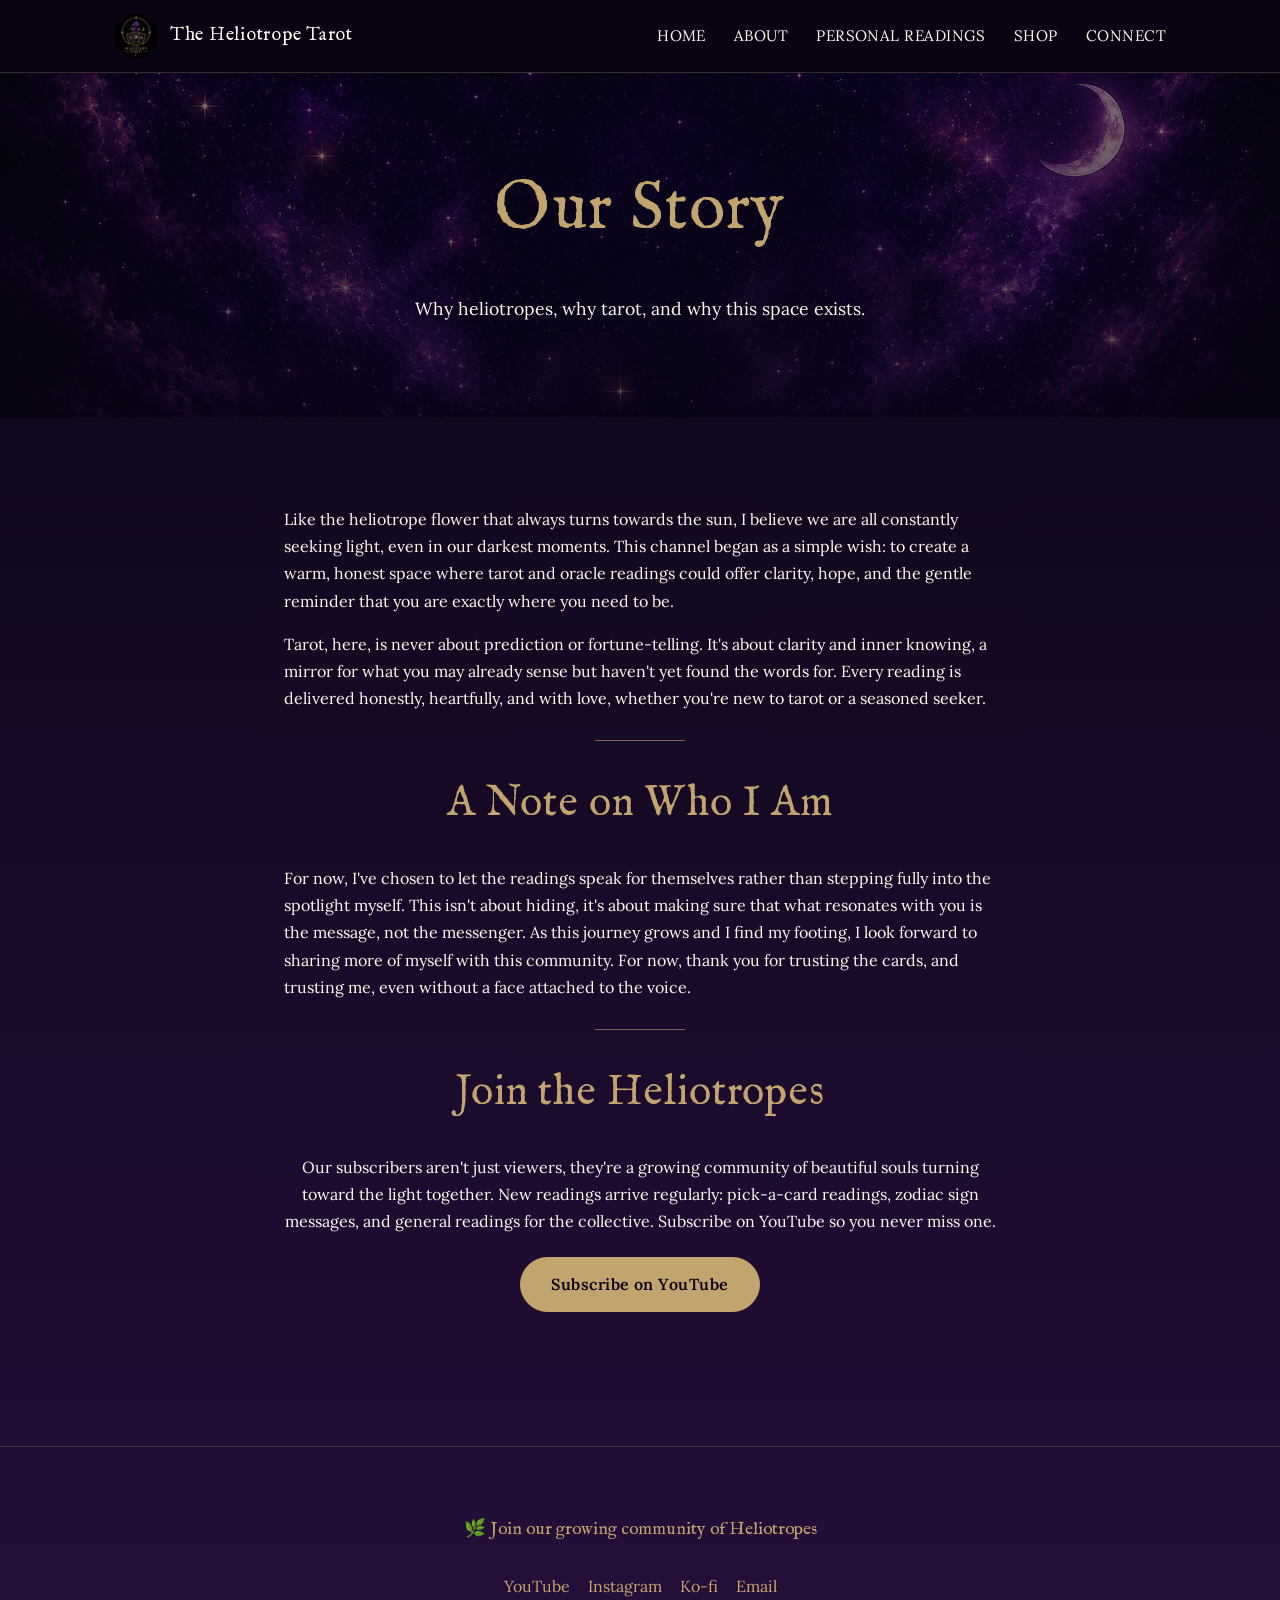
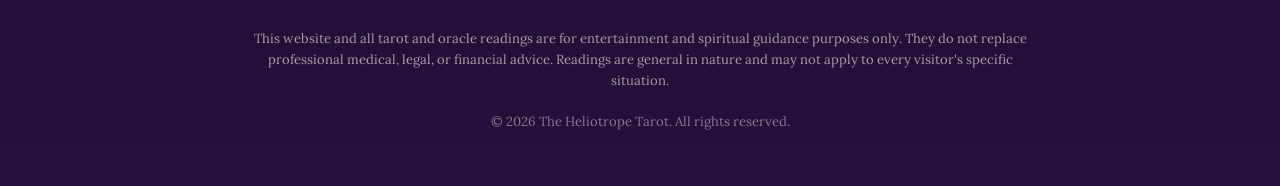
==== about.html @ 61d8dc1a "Initial site: Home, About, Personal Readings, Shop, Connect" ====
<!doctype html>
<html lang="en">
<head>
<meta charset="UTF-8">
<meta name="viewport" content="width=device-width, initial-scale=1.0">
<title>About | The Heliotrope Tarot</title>
<meta name="description" content="The story behind The Heliotrope Tarot, a warm, honest space for tarot and oracle readings.">
<link rel="icon" href="assets/img/logo.png">
<link rel="stylesheet" href="assets/css/style.css">
</head>
<body>

<header class="site-header">
  <nav class="nav">
    <a class="brand" href="index.html">
      <img src="assets/img/logo.png" alt="The Heliotrope Tarot logo">
      <span class="brand-name">The Heliotrope Tarot</span>
    </a>
    <button class="nav-toggle" aria-label="Toggle menu">&#9776;</button>
    <ul class="nav-links">
      <li><a data-page="home" href="index.html">Home</a></li>
      <li><a data-page="about" href="about.html">About</a></li>
      <li><a data-page="readings" href="readings.html">Personal Readings</a></li>
      <li><a data-page="shop" href="shop.html">Shop</a></li>
      <li><a data-page="connect" href="connect.html">Connect</a></li>
    </ul>
  </nav>
</header>

<section class="hero" style="padding:80px 0 60px;">
  <div class="wrap">
    <h1>Our Story</h1>
    <p class="lede">Why heliotropes, why tarot, and why this space exists.</p>
  </div>
</section>

<section class="section">
  <div class="wrap" style="max-width:760px;">
    <p>Like the heliotrope flower that always turns towards the sun, I believe we are all
      constantly seeking light, even in our darkest moments. This channel began as a simple
      wish: to create a warm, honest space where tarot and oracle readings could offer
      clarity, hope, and the gentle reminder that you are exactly where you need to be.</p>

    <p>Tarot, here, is never about prediction or fortune-telling. It's about clarity and
      inner knowing, a mirror for what you may already sense but haven't yet found the
      words for. Every reading is delivered honestly, heartfully, and with love, whether
      you're new to tarot or a seasoned seeker.</p>

    <div class="divider"></div>

    <h2 class="center">A Note on Who I Am</h2>
    <p>For now, I've chosen to let the readings speak for themselves rather than stepping
      fully into the spotlight myself. This isn't about hiding, it's about making sure that
      what resonates with you is the message, not the messenger. As this journey grows and
      I find my footing, I look forward to sharing more of myself with this community. For
      now, thank you for trusting the cards, and trusting me, even without a face attached
      to the voice.</p>

    <div class="divider"></div>

    <h2 class="center">Join the Heliotropes</h2>
    <p class="center">Our subscribers aren't just viewers, they're a growing community of
      beautiful souls turning toward the light together. New readings arrive regularly:
      pick-a-card readings, zodiac sign messages, and general readings for the collective.
      Subscribe on YouTube so you never miss one.</p>
    <p class="center btn-row">
      <a class="btn btn--solid" href="https://www.youtube.com/@TheHeliotropeTarot" target="_blank" rel="noopener">Subscribe on YouTube</a>
    </p>
  </div>
</section>

<footer class="site-footer">
  <div class="wrap">
    <p class="community-line">&#127807; Join our growing community of Heliotropes</p>
    <ul class="footer-links">
      <li><a href="https://www.youtube.com/@TheHeliotropeTarot" target="_blank" rel="noopener">YouTube</a></li>
      <li><a href="https://www.instagram.com/TheHeliotropeTarot" target="_blank" rel="noopener">Instagram</a></li>
      <li><a href="https://ko-fi.com/theheliotropetarot" target="_blank" rel="noopener">Ko-fi</a></li>
      <li><a href="mailto:theheliotropetarot@gmail.com">Email</a></li>
    </ul>
    <p class="disclaimer">This website and all tarot and oracle readings are for
      entertainment and spiritual guidance purposes only. They do not replace professional
      medical, legal, or financial advice. Readings are general in nature and may not apply
      to every visitor's specific situation.</p>
    <p class="copyright">&copy; <span id="year"></span> The Heliotrope Tarot. All rights reserved.</p>
  </div>
</footer>

<script>
  document.getElementById('year').textContent = new Date().getFullYear();
  document.querySelector('.nav-toggle').addEventListener('click', function () {
    document.querySelector('.nav-links').classList.toggle('open');
  });
</script>
</body>
</html>
---- assets/css/style.css ----
/* The Heliotrope Tarot — brand stylesheet
   Colours, type and spacing pulled directly from CLAUDE.md brand notes. */

@font-face {
  font-family: 'IM Fell English';
  src: url('../fonts/IMFell/IMFellEnglish-Regular.ttf') format('truetype');
  font-weight: 400;
  font-style: normal;
}
@font-face {
  font-family: 'IM Fell English';
  src: url('../fonts/IMFell/IMFellEnglish-Italic.ttf') format('truetype');
  font-weight: 400;
  font-style: italic;
}
@font-face {
  font-family: 'Lora';
  src: url('../fonts/Lora/Lora-Regular.ttf') format('truetype');
  font-weight: 400;
  font-style: normal;
}
@font-face {
  font-family: 'Lora';
  src: url('../fonts/Lora/Lora-Italic.ttf') format('truetype');
  font-weight: 400;
  font-style: italic;
}
@font-face {
  font-family: 'Lora';
  src: url('../fonts/Lora/Lora-SemiBold.ttf') format('truetype');
  font-weight: 600;
  font-style: normal;
}

:root {
  --purple: #6B2D8B;
  --gold: #C2A46F;
  --gold-bright: #F2A900;
  --cream: #FFF8EE;
  --near-white: #FFFAF4;
  --dark-top: #0A0414;
  --dark-bottom: #26103C;
  --shadow: #0D0518;
  --max-width: 1100px;
}

* { box-sizing: border-box; }

html { scroll-behavior: smooth; }

body {
  margin: 0;
  font-family: 'Lora', Georgia, serif;
  color: var(--near-white);
  background: linear-gradient(var(--dark-top), var(--dark-bottom));
  line-height: 1.7;
}

h1, h2, h3, .display {
  font-family: 'IM Fell English', Georgia, serif;
  font-weight: 400;
  color: var(--gold);
  letter-spacing: 0.02em;
}

h1 { font-size: clamp(2.4rem, 6vw, 4.2rem); margin: 0 0 0.4em; }
h2 { font-size: clamp(1.8rem, 4vw, 2.6rem); margin: 0 0 0.6em; }
h3 { font-size: 1.4rem; margin: 0 0 0.5em; }

p { color: var(--cream); }

a { color: var(--gold); text-decoration: none; }
a:hover { text-decoration: underline; }

.italic { font-style: italic; }

/* ---------- layout ---------- */
.wrap {
  max-width: var(--max-width);
  margin: 0 auto;
  padding: 0 24px;
}

.section {
  padding: 72px 0;
}

.section--tight { padding: 40px 0; }

.center { text-align: center; }

/* ---------- header / nav ---------- */
header.site-header {
  position: sticky;
  top: 0;
  z-index: 50;
  background: rgba(10, 4, 20, 0.85);
  backdrop-filter: blur(6px);
  border-bottom: 1px solid rgba(194, 164, 111, 0.25);
}

.nav {
  display: flex;
  align-items: center;
  justify-content: space-between;
  padding: 14px 24px;
  max-width: var(--max-width);
  margin: 0 auto;
}

.brand {
  display: flex;
  align-items: center;
  gap: 12px;
}

.brand img { height: 44px; width: 44px; border-radius: 50%; }

.brand-name {
  font-family: 'IM Fell English', serif;
  color: var(--near-white);
  font-size: 1.15rem;
  letter-spacing: 0.04em;
}

.nav-links {
  display: flex;
  gap: 28px;
  list-style: none;
  margin: 0;
  padding: 0;
}

.nav-links a {
  color: var(--cream);
  font-family: 'Lora', serif;
  font-size: 0.95rem;
  letter-spacing: 0.03em;
  text-transform: uppercase;
}

.nav-links a.active,
.nav-links a:hover { color: var(--gold); text-decoration: none; }

.nav-toggle { display: none; }

@media (max-width: 720px) {
  .nav-links {
    position: absolute;
    top: 100%;
    left: 0;
    right: 0;
    flex-direction: column;
    background: var(--dark-top);
    padding: 20px 24px;
    gap: 18px;
    display: none;
    border-bottom: 1px solid rgba(194, 164, 111, 0.25);
  }
  .nav-links.open { display: flex; }
  .nav-toggle {
    display: block;
    background: none;
    border: 1px solid var(--gold);
    color: var(--gold);
    font-size: 1.4rem;
    padding: 4px 12px;
    border-radius: 6px;
    cursor: pointer;
  }
}

/* ---------- hero ---------- */
.hero {
  position: relative;
  padding: 110px 0 90px;
  background-image:
    linear-gradient(rgba(10,4,20,0.55), rgba(10,4,20,0.75)),
    url('../img/night-sky.jpg');
  background-size: cover;
  background-position: center 30%;
  text-align: center;
}

.hero img.hero-logo {
  width: 96px;
  height: 96px;
  border-radius: 50%;
  border: 2px solid var(--gold);
  margin-bottom: 24px;
}

.hero .greeting {
  font-family: 'IM Fell English', serif;
  font-style: italic;
  color: var(--cream);
  font-size: 1.3rem;
  margin-bottom: 6px;
}

.hero p.lede {
  max-width: 640px;
  margin: 18px auto 34px;
  font-size: 1.1rem;
  color: var(--cream);
}

/* ---------- buttons ---------- */
.btn {
  display: inline-block;
  padding: 13px 30px;
  border: 1.5px solid var(--gold);
  border-radius: 999px;
  color: var(--gold);
  font-family: 'Lora', serif;
  font-weight: 600;
  letter-spacing: 0.03em;
  text-decoration: none;
  transition: all 0.2s ease;
  margin: 6px;
}

.btn:hover {
  background: var(--gold);
  color: var(--dark-top);
  text-decoration: none;
}

.btn--solid {
  background: var(--gold);
  color: var(--dark-top);
}

.btn--solid:hover {
  background: transparent;
  color: var(--gold);
}

.btn-row { margin-top: 8px; }

/* ---------- cards / panels ---------- */
.panel {
  background: rgba(255, 255, 255, 0.04);
  border: 1px solid rgba(194, 164, 111, 0.35);
  border-radius: 18px;
  padding: 40px;
}

.card-grid {
  display: grid;
  grid-template-columns: repeat(auto-fit, minmax(240px, 1fr));
  gap: 24px;
  margin-top: 32px;
}

.card {
  background: rgba(255, 255, 255, 0.04);
  border: 1px solid rgba(194, 164, 111, 0.3);
  border-radius: 16px;
  padding: 28px;
  text-align: center;
}

.card .icon { font-size: 2rem; margin-bottom: 12px; display: block; }

/* ---------- affirmation ---------- */
.affirmation {
  background: rgba(107, 45, 139, 0.18);
  border: 1px solid rgba(194, 164, 111, 0.35);
  border-radius: 20px;
  padding: 48px;
  text-align: center;
  font-style: italic;
  color: var(--cream);
}

.affirmation h2 { font-style: normal; }
.affirmation p { margin: 0 0 18px; }
.affirmation p:last-child { margin-bottom: 0; color: var(--gold); font-size: 1.15rem; }

/* ---------- video embed ---------- */
.video-frame {
  position: relative;
  width: 100%;
  padding-top: 56.25%;
  border-radius: 16px;
  overflow: hidden;
  border: 1px solid rgba(194, 164, 111, 0.35);
  background: rgba(0,0,0,0.3);
}

.video-frame iframe {
  position: absolute;
  inset: 0;
  width: 100%;
  height: 100%;
  border: 0;
}

.video-placeholder {
  position: absolute;
  inset: 0;
  display: flex;
  flex-direction: column;
  align-items: center;
  justify-content: center;
  gap: 14px;
  text-align: center;
  padding: 20px;
}

.video-placeholder .icon { font-size: 2.4rem; }

/* ---------- footer ---------- */
footer.site-footer {
  border-top: 1px solid rgba(194, 164, 111, 0.25);
  padding: 50px 0 40px;
  margin-top: 40px;
}

.footer-links {
  display: flex;
  flex-wrap: wrap;
  gap: 18px;
  justify-content: center;
  margin-bottom: 28px;
  list-style: none;
  padding: 0;
}

.disclaimer {
  font-size: 0.82rem;
  color: rgba(255, 248, 238, 0.6);
  max-width: 780px;
  margin: 0 auto 20px;
  text-align: center;
  line-height: 1.6;
}

.copyright {
  text-align: center;
  font-size: 0.82rem;
  color: rgba(255, 248, 238, 0.45);
}

.community-line {
  text-align: center;
  color: var(--gold);
  font-family: 'IM Fell English', serif;
  font-size: 1.1rem;
  margin-bottom: 28px;
}

/* ---------- misc ---------- */
.divider {
  width: 90px;
  height: 1px;
  background: var(--gold);
  margin: 28px auto;
  opacity: 0.6;
}

.safety-note {
  background: rgba(194, 164, 111, 0.1);
  border-left: 3px solid var(--gold);
  padding: 16px 20px;
  border-radius: 8px;
  font-size: 0.95rem;
  margin: 24px 0;
}

.mail-btn { font-size: 1.05rem; }
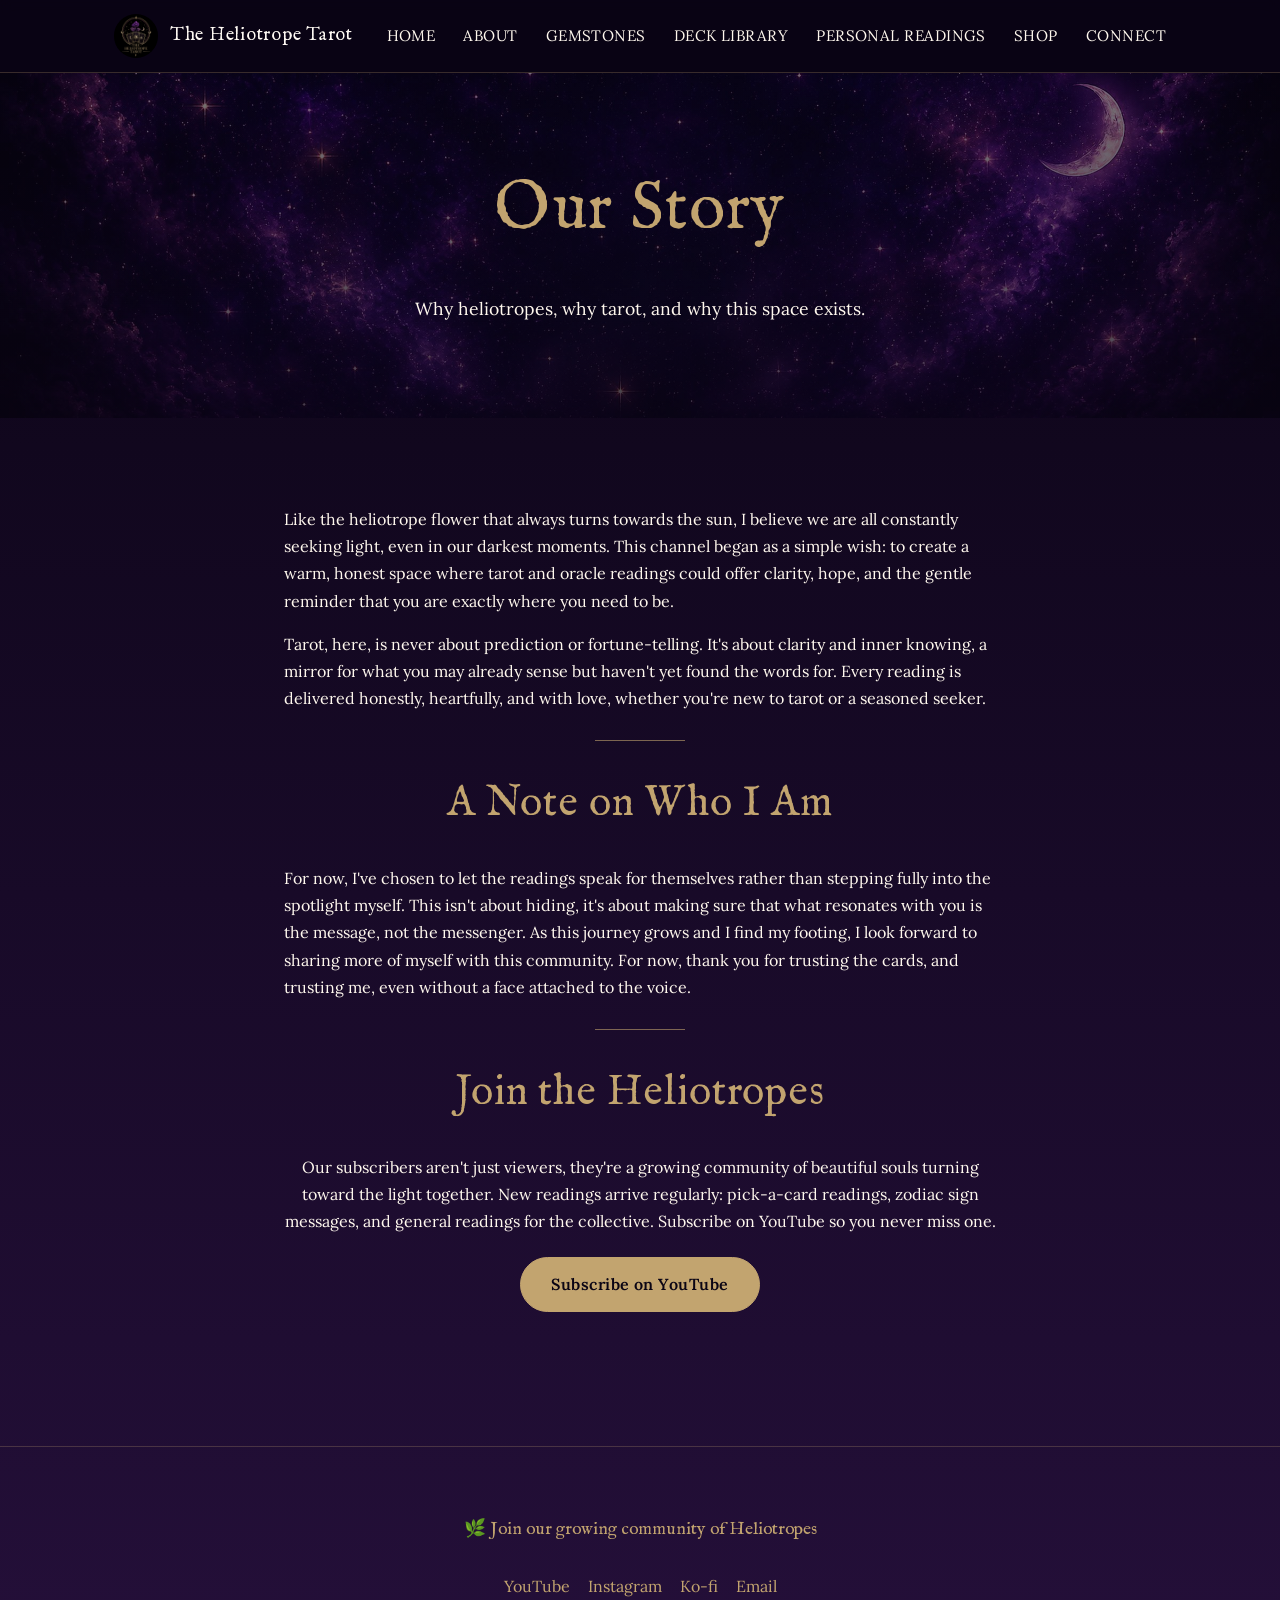
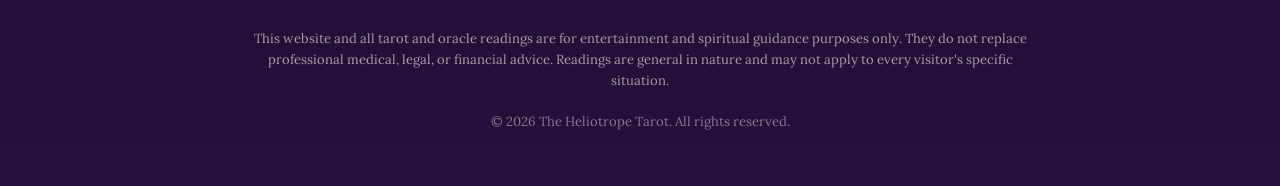
==== commit f3cd2d5e: "Add interactive Reading Room homepage with hover hotspots, Gemstones and Deck Library pages" ====
--- a/about.html
+++ b/about.html
@@ -20,6 +20,8 @@
     <ul class="nav-links">
       <li><a data-page="home" href="index.html">Home</a></li>
       <li><a data-page="about" href="about.html">About</a></li>
+      <li><a data-page="gemstones" href="gemstones.html">Gemstones</a></li>
+      <li><a data-page="decks" href="decks.html">Deck Library</a></li>
       <li><a data-page="readings" href="readings.html">Personal Readings</a></li>
       <li><a data-page="shop" href="shop.html">Shop</a></li>
       <li><a data-page="connect" href="connect.html">Connect</a></li>
--- a/assets/css/style.css
+++ b/assets/css/style.css
@@ -370,3 +370,252 @@
 }
 
 .mail-btn { font-size: 1.05rem; }
+
+/* ==========================================================================
+   THE READING ROOM — interactive hero scene
+   ========================================================================== */
+
+.room-hero {
+  position: relative;
+  width: 100%;
+  overflow: hidden;
+}
+
+.room-frame {
+  position: relative;
+  width: 100%;
+  aspect-ratio: 1280 / 720;
+  overflow: hidden;
+}
+
+.room-frame img.room-bg {
+  position: absolute;
+  inset: 0;
+  width: 100%;
+  height: 100%;
+  object-fit: cover;
+  display: block;
+}
+
+/* soft vignette so the room reads as part of the page, not a pasted photo */
+.room-frame::after {
+  content: '';
+  position: absolute;
+  inset: 0;
+  pointer-events: none;
+  box-shadow: inset 0 0 120px 40px rgba(10,4,20,0.75);
+}
+
+.room-intro {
+  position: absolute;
+  top: 6%;
+  left: 50%;
+  transform: translateX(-50%);
+  text-align: center;
+  z-index: 5;
+  pointer-events: none;
+}
+
+.room-intro .greeting {
+  font-family: 'IM Fell English', serif;
+  font-style: italic;
+  color: var(--near-white);
+  font-size: clamp(0.95rem, 2vw, 1.3rem);
+  text-shadow: 0 2px 10px rgba(0,0,0,0.8);
+  margin: 0 0 4px;
+}
+
+.room-intro h1 {
+  font-size: clamp(1.8rem, 5vw, 3.4rem);
+  text-shadow: 0 2px 14px rgba(0,0,0,0.85);
+  margin: 0;
+}
+
+.room-hint {
+  position: absolute;
+  bottom: 4%;
+  left: 50%;
+  transform: translateX(-50%);
+  color: var(--cream);
+  font-family: 'Lora', serif;
+  font-style: italic;
+  font-size: clamp(0.75rem, 1.4vw, 0.95rem);
+  text-shadow: 0 2px 8px rgba(0,0,0,0.85);
+  z-index: 5;
+  opacity: 0.85;
+  pointer-events: none;
+}
+
+/* hotspot markers: soft pulsing spirit-orb, glows and labels on hover/focus */
+.hotspot {
+  position: absolute;
+  transform: translate(-50%, -50%);
+  width: 9%;
+  aspect-ratio: 1;
+  min-width: 34px;
+  min-height: 34px;
+  display: flex;
+  align-items: center;
+  justify-content: center;
+  text-decoration: none;
+  z-index: 10;
+  cursor: pointer;
+}
+
+.hotspot .orb {
+  width: 34%;
+  aspect-ratio: 1;
+  border-radius: 50%;
+  background: radial-gradient(circle, rgba(242,220,170,0.95) 0%, rgba(194,164,111,0.55) 45%, rgba(194,164,111,0) 75%);
+  box-shadow: 0 0 10px 3px rgba(242,220,170,0.5);
+  animation: orb-pulse 3.2s ease-in-out infinite;
+  transition: all 0.35s ease;
+}
+
+.hotspot:hover .orb,
+.hotspot:focus-visible .orb {
+  width: 55%;
+  box-shadow: 0 0 22px 8px rgba(242,220,170,0.85);
+  animation-play-state: paused;
+}
+
+@keyframes orb-pulse {
+  0%, 100% { opacity: 0.55; box-shadow: 0 0 8px 2px rgba(242,220,170,0.35); }
+  50% { opacity: 1; box-shadow: 0 0 16px 5px rgba(242,220,170,0.6); }
+}
+
+.hotspot .label {
+  position: absolute;
+  bottom: 115%;
+  left: 50%;
+  transform: translateX(-50%) translateY(6px);
+  white-space: nowrap;
+  background: rgba(10, 4, 20, 0.92);
+  border: 1px solid var(--gold);
+  color: var(--gold);
+  font-family: 'IM Fell English', serif;
+  font-size: 0.95rem;
+  padding: 6px 14px;
+  border-radius: 999px;
+  opacity: 0;
+  pointer-events: none;
+  transition: all 0.25s ease;
+}
+
+.hotspot:hover .label,
+.hotspot:focus-visible .label {
+  opacity: 1;
+  transform: translateX(-50%) translateY(0);
+}
+
+/* mobile: hover doesn't exist, so swap the room for a simple elegant menu */
+.room-mobile-menu { display: none; }
+
+@media (max-width: 640px) {
+  .room-hero { display: none; }
+  .room-mobile-menu {
+    display: block;
+    padding: 70px 0 50px;
+    background-image:
+      linear-gradient(rgba(10,4,20,0.55), rgba(10,4,20,0.85)),
+      url('../img/room-table.jpg');
+    background-size: cover;
+    background-position: center 35%;
+    text-align: center;
+  }
+  .room-mobile-menu .greeting { font-family:'IM Fell English',serif; font-style:italic; color:var(--near-white); margin-bottom:4px; }
+  .room-mobile-menu h1 { margin-bottom: 8px; }
+  .room-mobile-menu p.lede { margin-bottom: 30px; }
+  .room-mobile-links { display:flex; flex-direction:column; gap:14px; max-width:320px; margin:0 auto; }
+  .room-mobile-links a {
+    display:block; padding:16px 20px; border:1px solid var(--gold); border-radius:14px;
+    color:var(--gold); background:rgba(10,4,20,0.6); font-family:'IM Fell English',serif; font-size:1.05rem;
+  }
+}
+
+/* ==========================================================================
+   Sacred subpages — parchment / candlelit panel style for room sections
+   ========================================================================== */
+
+.parchment {
+  background: rgba(255, 248, 238, 0.06);
+  border: 1px solid rgba(194, 164, 111, 0.4);
+  border-radius: 20px;
+  padding: 44px;
+  position: relative;
+}
+
+.parchment::before {
+  content: '';
+  position: absolute;
+  inset: 10px;
+  border: 1px solid rgba(194, 164, 111, 0.2);
+  border-radius: 14px;
+  pointer-events: none;
+}
+
+.meaning-grid {
+  display: grid;
+  grid-template-columns: repeat(auto-fit, minmax(260px, 1fr));
+  gap: 22px;
+  margin-top: 36px;
+}
+
+.meaning-card {
+  background: rgba(255, 255, 255, 0.03);
+  border: 1px solid rgba(194, 164, 111, 0.3);
+  border-radius: 14px;
+  padding: 24px;
+}
+
+.meaning-card h3 {
+  color: var(--gold);
+  margin-bottom: 6px;
+  display: flex;
+  align-items: center;
+  gap: 10px;
+}
+
+.meaning-card .stone-dot {
+  width: 14px;
+  height: 14px;
+  border-radius: 50%;
+  display: inline-block;
+  flex-shrink: 0;
+}
+
+.meaning-card p.keyword {
+  font-family: 'IM Fell English', serif;
+  font-style: italic;
+  color: var(--gold);
+  opacity: 0.85;
+  margin: 0 0 10px;
+}
+
+.deck-list {
+  display: grid;
+  gap: 18px;
+  margin-top: 32px;
+}
+
+.deck-row {
+  display: flex;
+  gap: 20px;
+  align-items: flex-start;
+  background: rgba(255,255,255,0.03);
+  border: 1px solid rgba(194,164,111,0.25);
+  border-radius: 14px;
+  padding: 22px 26px;
+}
+
+.deck-row .deck-icon { font-size: 1.6rem; line-height: 1; margin-top: 2px; }
+
+.deck-row h3 { margin-bottom: 4px; }
+
+.back-to-room {
+  display: inline-block;
+  margin: 30px 0 0;
+  color: var(--cream);
+  font-style: italic;
+  font-size: 0.95rem;
+}
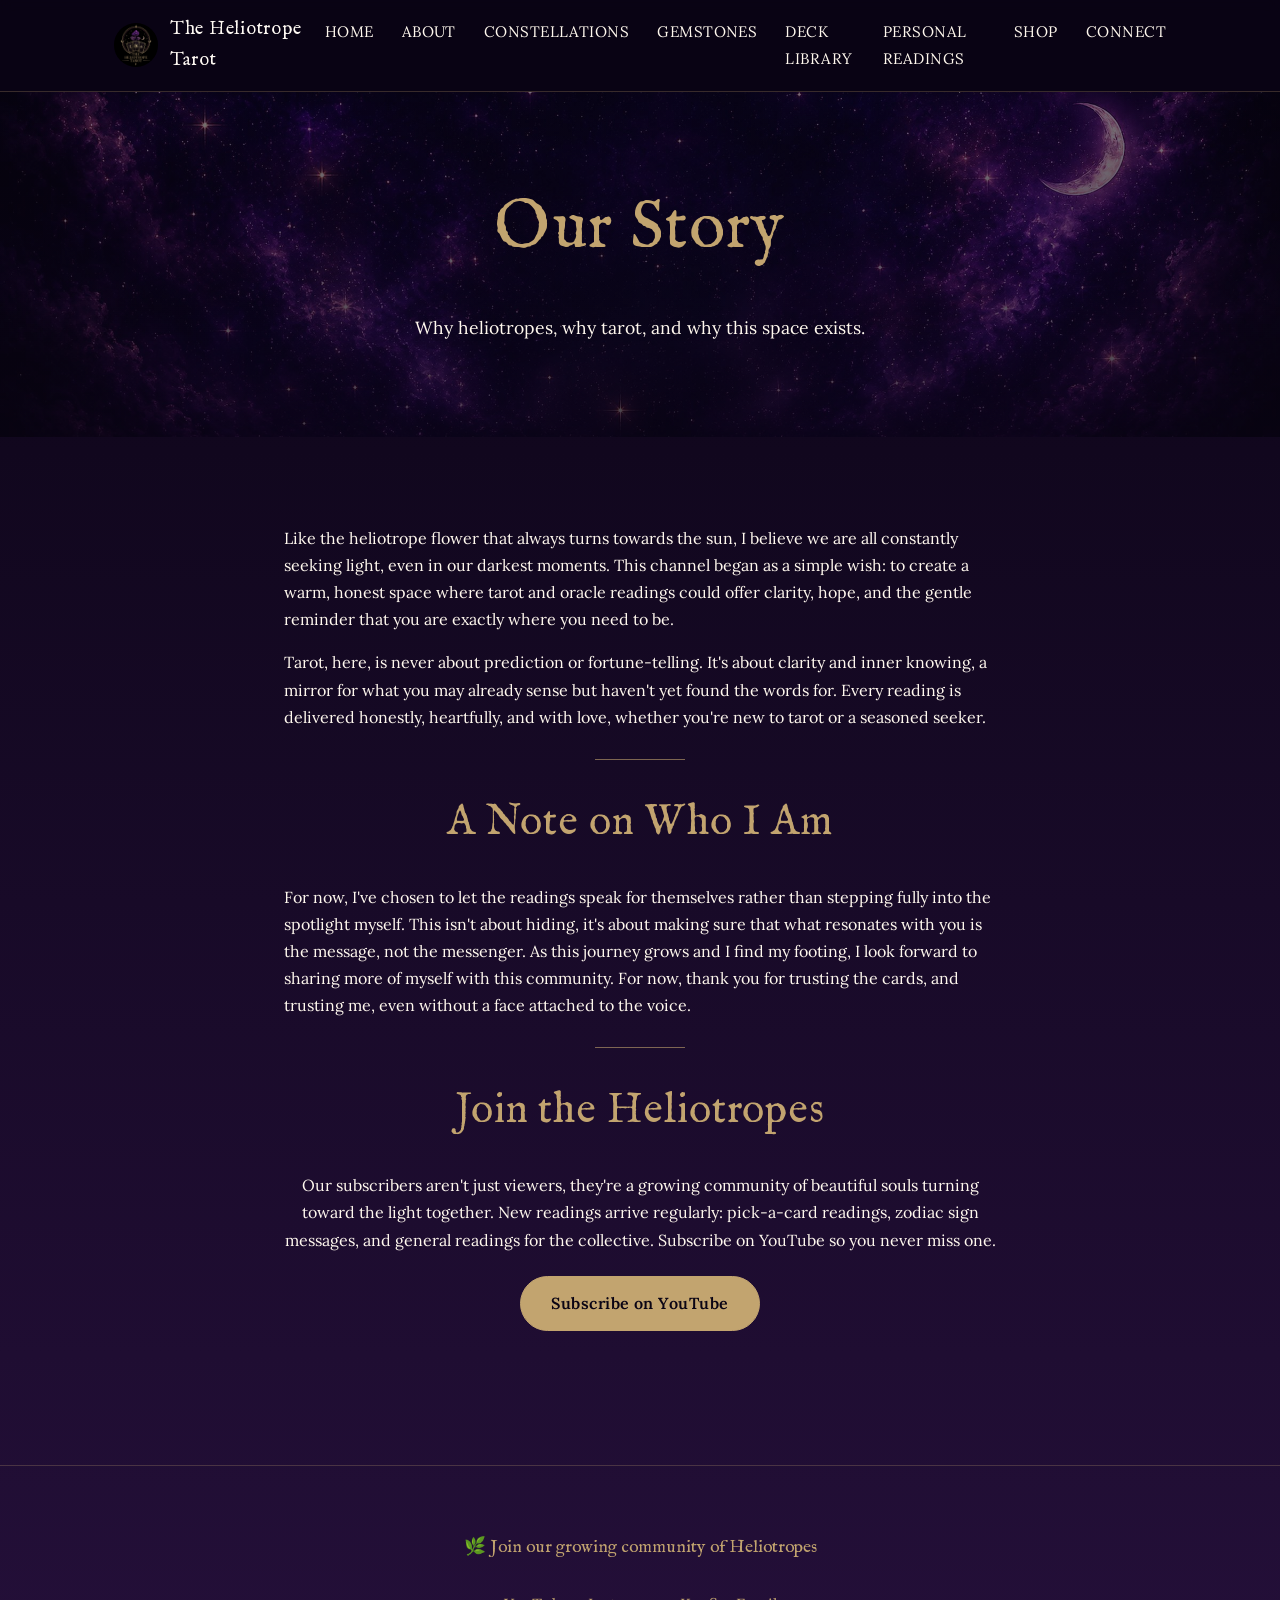
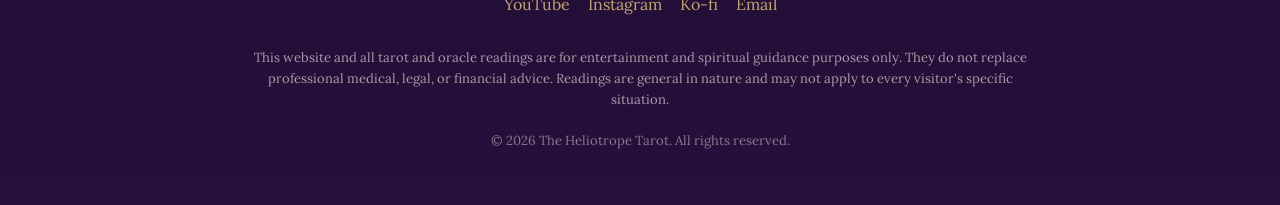
==== commit 5f04229e: "Add Constellations page: all 12 zodiac signs with dates, elements, and energy descriptions" ====
--- a/about.html
+++ b/about.html
@@ -20,6 +20,7 @@
     <ul class="nav-links">
       <li><a data-page="home" href="index.html">Home</a></li>
       <li><a data-page="about" href="about.html">About</a></li>
+      <li><a data-page="constellations" href="constellations.html">Constellations</a></li>
       <li><a data-page="gemstones" href="gemstones.html">Gemstones</a></li>
       <li><a data-page="decks" href="decks.html">Deck Library</a></li>
       <li><a data-page="readings" href="readings.html">Personal Readings</a></li>
--- a/assets/css/style.css
+++ b/assets/css/style.css
@@ -619,3 +619,30 @@
   font-style: italic;
   font-size: 0.95rem;
 }
+
+/* deck & gem photography */
+.deck-row { align-items: center; }
+.deck-row img.deck-thumb {
+  width: 84px;
+  height: auto;
+  border-radius: 10px;
+  flex-shrink: 0;
+}
+
+.gems-hero-photo {
+  display: block;
+  max-width: 320px;
+  margin: 0 auto 28px;
+}
+
+.confirm-note {
+  display: inline-block;
+  font-size: 0.78rem;
+  color: var(--gold);
+  background: rgba(194,164,111,0.12);
+  border: 1px solid rgba(194,164,111,0.4);
+  padding: 2px 10px;
+  border-radius: 999px;
+  margin-left: 8px;
+  vertical-align: middle;
+}
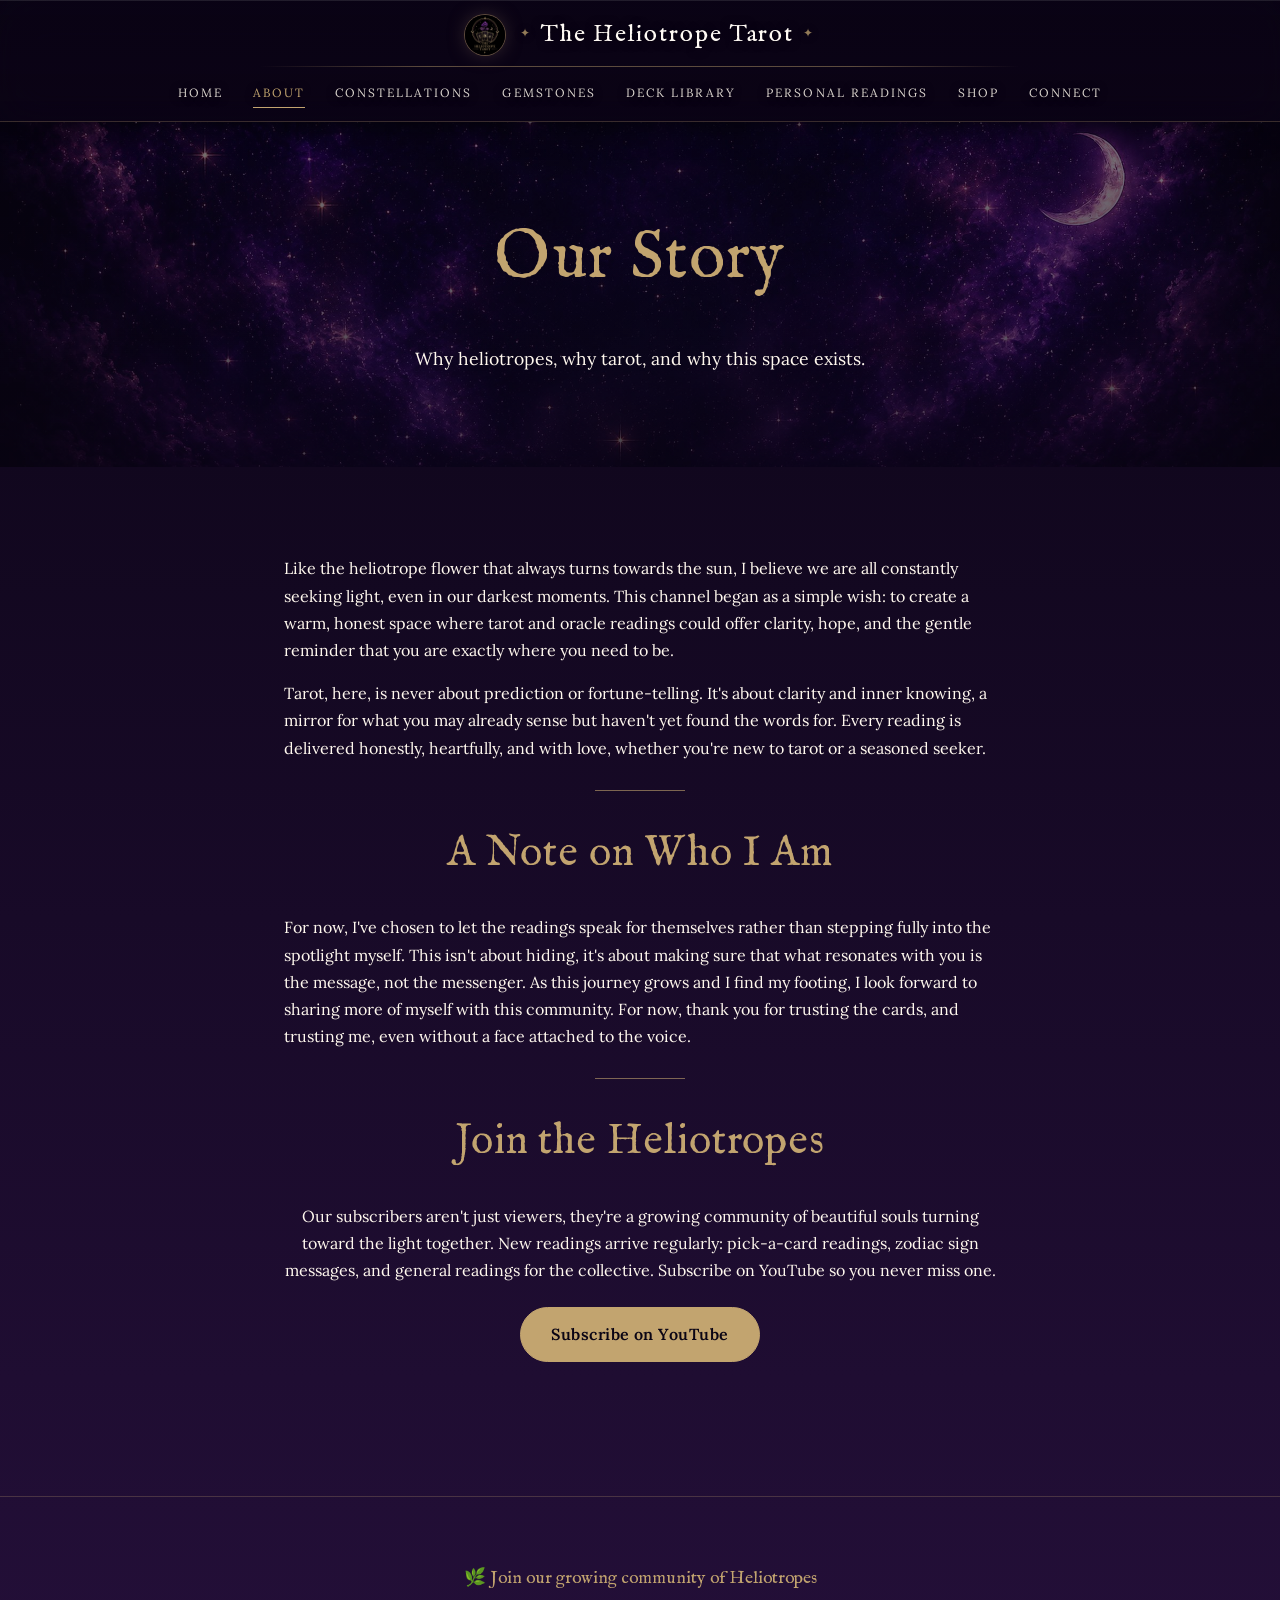
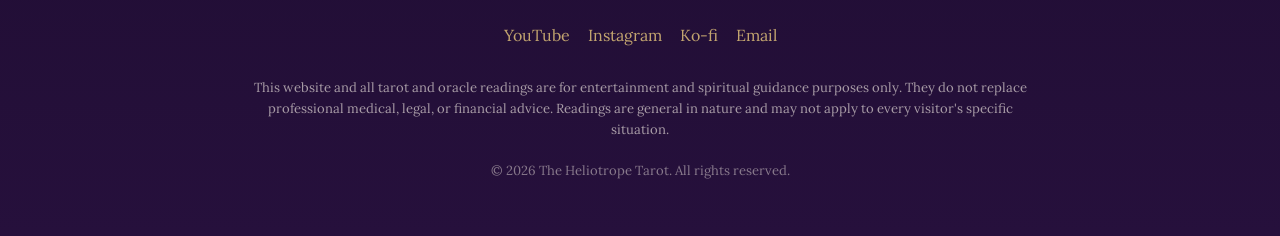
==== commit 5d05a92d: "Five site upgrades: image weight, social cards, nav state, cleanup 1. Gemstone images were 1536x1024" ====
--- a/about.html
+++ b/about.html
@@ -7,6 +7,21 @@
 <meta name="description" content="The story behind The Heliotrope Tarot, a warm, honest space for tarot and oracle readings.">
 <link rel="icon" href="assets/img/logo.png">
 <link rel="stylesheet" href="assets/css/style.css">
+<link rel="canonical" href="https://theheliotropetarot.com/about.html">
+<meta property="og:type" content="website">
+<meta property="og:site_name" content="The Heliotrope Tarot">
+<meta property="og:title" content="About | The Heliotrope Tarot">
+<meta property="og:description" content="The story behind The Heliotrope Tarot, a warm, honest space for tarot and oracle readings.">
+<meta property="og:url" content="https://theheliotropetarot.com/about.html">
+<meta property="og:image" content="https://theheliotropetarot.com/assets/img/share-card.jpg">
+<meta property="og:image:width" content="1200">
+<meta property="og:image:height" content="630">
+<meta property="og:image:alt" content="A candlelit reading table with tarot cards, crystals and a lit candle">
+<meta name="twitter:card" content="summary_large_image">
+<meta name="twitter:title" content="About | The Heliotrope Tarot">
+<meta name="twitter:description" content="The story behind The Heliotrope Tarot, a warm, honest space for tarot and oracle readings.">
+<meta name="twitter:image" content="https://theheliotropetarot.com/assets/img/share-card.jpg">
+<meta name="theme-color" content="#0A0414">
 </head>
 <body>
 
@@ -95,5 +110,6 @@
     document.querySelector('.nav-links').classList.toggle('open');
   });
 </script>
+<script src="assets/js/site.js"></script>
 </body>
 </html>
--- a/assets/css/style.css
+++ b/assets/css/style.css
@@ -89,85 +89,242 @@
 
 .center { text-align: center; }
 
-/* ---------- header / nav ---------- */
+/* ---------- header / nav ----------
+   Two-tier centred lockup: brand mark on top, navigation beneath a
+   fading gold rule. On screens under 1100px this collapses to a
+   conventional brand-left / menu-button-right bar.
+*/
 header.site-header {
   position: sticky;
   top: 0;
   z-index: 50;
-  background: rgba(10, 4, 20, 0.85);
-  backdrop-filter: blur(6px);
-  border-bottom: 1px solid rgba(194, 164, 111, 0.25);
+  /* Smoked antique glass: translucent enough that the candlelight and
+     starfields read through it as content scrolls under, dense enough
+     at the base that the nav row never loses contrast. */
+  /* Split deliberately: the colour layer carries the density (it
+     interpolates smoothly on scroll, gradients do not), the gradient
+     layer only adds the vertical falloff toward the nav row. */
+  background-color: rgba(10, 4, 20, 0.64);
+  background-image:
+    linear-gradient(180deg, rgba(13, 5, 24, 0.10) 0%, rgba(10, 4, 20, 0.28) 100%);
+  -webkit-backdrop-filter: blur(22px) saturate(135%);
+  backdrop-filter: blur(22px) saturate(135%);
+  border-bottom: 1px solid rgba(194, 164, 111, 0.26);
+  /* the inset highlight is what reads as a glass edge catching light */
+  box-shadow:
+    inset 0 1px 0 rgba(255, 248, 238, 0.10),
+    0 14px 36px -20px rgba(0, 0, 0, 0.95);
+}
+
+/* Without backdrop blur there is nothing softening what passes beneath,
+   so fall back to a near-solid bar rather than unreadable text. */
+@supports not ((backdrop-filter: blur(1px)) or (-webkit-backdrop-filter: blur(1px))) {
+  header.site-header {
+    background-color: rgba(10, 4, 20, 0.93);
+    background-image: none;
+  }
 }
 
 .nav {
-  display: flex;
+  position: relative;
+  display: flex;
+  flex-direction: column;
   align-items: center;
-  justify-content: space-between;
-  padding: 14px 24px;
+  gap: 11px;
+  padding: 15px 24px 13px;
   max-width: var(--max-width);
   margin: 0 auto;
 }
 
+/* --- tier one: the brand lockup --- */
 .brand {
   display: flex;
   align-items: center;
-  gap: 12px;
-}
-
-.brand img { height: 44px; width: 44px; border-radius: 50%; }
+  gap: 15px;
+}
+
+.brand img {
+  height: 40px;
+  width: 40px;
+  border-radius: 50%;
+  box-shadow: 0 0 0 1px rgba(194, 164, 111, 0.4), 0 0 22px -6px rgba(194, 164, 111, 0.5);
+}
 
 .brand-name {
+  position: relative;
   font-family: 'IM Fell English', serif;
   color: var(--near-white);
-  font-size: 1.15rem;
-  letter-spacing: 0.04em;
-}
-
+  white-space: nowrap;
+  font-size: 1.5rem;
+  letter-spacing: 0.08em;
+  line-height: 1;
+  text-shadow: 0 1px 10px rgba(0, 0, 0, 0.6);
+}
+
+/* small ornaments either side of the wordmark */
+.brand-name::before,
+.brand-name::after {
+  content: "\2726";
+  color: var(--gold);
+  font-size: 0.5em;
+  vertical-align: 0.35em;
+  opacity: 0.75;
+}
+.brand-name::before { margin-right: 0.7em; }
+.brand-name::after  { margin-left: 0.7em; }
+
+/* --- tier two: the navigation --- */
 .nav-links {
-  display: flex;
-  gap: 28px;
+  position: relative;
+  display: flex;
+  flex-wrap: wrap;
+  justify-content: center;
+  gap: 8px 30px;
   list-style: none;
   margin: 0;
-  padding: 0;
+  padding: 12px 0 0;
+}
+
+/* hairline rule above the nav, fading out at both ends */
+.nav-links::before {
+  content: "";
+  position: absolute;
+  top: 0;
+  left: 50%;
+  transform: translateX(-50%);
+  width: 78vw;
+  max-width: 760px;
+  height: 1px;
+  background: linear-gradient(90deg,
+    transparent 0%,
+    rgba(194, 164, 111, 0.45) 22%,
+    rgba(194, 164, 111, 0.45) 78%,
+    transparent 100%);
 }
 
 .nav-links a {
-  color: var(--cream);
+  position: relative;
+  display: inline-block;
+  padding-bottom: 5px;
+  color: rgba(255, 248, 238, 0.86);
   font-family: 'Lora', serif;
-  font-size: 0.95rem;
-  letter-spacing: 0.03em;
+  font-size: 0.75rem;
+  font-weight: 500;
+  letter-spacing: 0.17em;
   text-transform: uppercase;
-}
-
-.nav-links a.active,
-.nav-links a:hover { color: var(--gold); text-decoration: none; }
+  white-space: nowrap;
+  text-shadow: 0 1px 8px rgba(0, 0, 0, 0.65);
+  transition: color 0.3s ease;
+}
+
+/* gold underline that draws outward from the centre */
+.nav-links a::after {
+  content: "";
+  position: absolute;
+  left: 50%;
+  bottom: 0;
+  width: 0;
+  height: 1px;
+  background: var(--gold);
+  transition: width 0.35s ease, left 0.35s ease;
+}
+
+.nav-links a:hover,
+.nav-links a:focus-visible,
+.nav-links a.active { color: var(--gold); text-decoration: none; }
+
+.nav-links a:hover::after,
+.nav-links a:focus-visible::after,
+.nav-links a.active::after { width: 100%; left: 0; }
 
 .nav-toggle { display: none; }
 
-@media (max-width: 720px) {
+/* Progressive enhancement: where scroll-driven animation is supported the
+   header deepens as you scroll. Colour only, never layout, so nothing
+   shifts under the reader. Unsupported browsers keep the styles above. */
+@supports (animation-timeline: scroll()) {
+  header.site-header {
+    animation-name: header-settle;
+    /* must be auto, not the shorthand's implicit 0s, or the animation
+       never advances along the scroll timeline */
+    animation-duration: auto;
+    animation-timing-function: linear;
+    animation-fill-mode: both;
+    animation-timeline: scroll(root block);
+    animation-range: 0 180px;
+  }
+  /* Stays glass the whole way; it only gains a little density and lift
+     once content is actually travelling underneath it. */
+  @keyframes header-settle {
+    from {
+      /* not lighter than this: with the gradient layer on top this lands
+         the nav row near 0.66 total, below which the gold hover colour
+         drops under the 4.5:1 contrast minimum over the lit hero */
+      background-color: rgba(10, 4, 20, 0.53);
+      border-bottom-color: rgba(194, 164, 111, 0.16);
+      box-shadow:
+        inset 0 1px 0 rgba(255, 248, 238, 0.07),
+        0 14px 36px -24px rgba(0, 0, 0, 0);
+    }
+    to {
+      background-color: rgba(10, 4, 20, 0.70);
+      border-bottom-color: rgba(194, 164, 111, 0.3);
+      box-shadow:
+        inset 0 1px 0 rgba(255, 248, 238, 0.12),
+        0 14px 36px -18px rgba(0, 0, 0, 0.95);
+    }
+  }
+}
+
+@media (prefers-reduced-motion: reduce) {
+  .nav-links a,
+  .nav-links a::after { transition: none; }
+}
+
+@media (max-width: 1100px) {
+  .nav {
+    flex-direction: row;
+    justify-content: space-between;
+    align-items: center;
+    gap: 12px;
+    padding: 14px 20px;
+  }
+
+  .brand img { height: 40px; width: 40px; }
+  .brand-name { font-size: 1.15rem; letter-spacing: 0.05em; }
+  .brand-name::before,
+  .brand-name::after { content: none; }
+
   .nav-links {
     position: absolute;
     top: 100%;
     left: 0;
     right: 0;
     flex-direction: column;
+    align-items: center;
     background: var(--dark-top);
-    padding: 20px 24px;
-    gap: 18px;
+    padding: 22px 24px 26px;
+    gap: 20px;
     display: none;
     border-bottom: 1px solid rgba(194, 164, 111, 0.25);
   }
+  .nav-links::before { content: none; }
   .nav-links.open { display: flex; }
+  .nav-links a { font-size: 0.82rem; letter-spacing: 0.16em; }
+
   .nav-toggle {
     display: block;
     background: none;
-    border: 1px solid var(--gold);
+    border: 1px solid rgba(194, 164, 111, 0.55);
     color: var(--gold);
-    font-size: 1.4rem;
-    padding: 4px 12px;
+    font-size: 1.3rem;
+    line-height: 1;
+    padding: 7px 13px;
     border-radius: 6px;
     cursor: pointer;
+    transition: background 0.25s ease, border-color 0.25s ease;
   }
+  .nav-toggle:hover { background: rgba(194, 164, 111, 0.12); border-color: var(--gold); }
 }
 
 /* ---------- hero ---------- */
@@ -420,9 +577,9 @@
   font-family: 'IM Fell English', serif;
   font-style: italic;
   color: var(--near-white);
-  font-size: clamp(0.95rem, 2vw, 1.3rem);
+  font-size: clamp(1.5rem, 4.2vw, 2.6rem);
   text-shadow: 0 2px 10px rgba(0,0,0,0.8);
-  margin: 0 0 4px;
+  margin: 0 0 8px;
 }
 
 .room-intro h1 {
@@ -523,7 +680,7 @@
     background-position: center 35%;
     text-align: center;
   }
-  .room-mobile-menu .greeting { font-family:'IM Fell English',serif; font-style:italic; color:var(--near-white); margin-bottom:4px; }
+  .room-mobile-menu .greeting { font-family:'IM Fell English',serif; font-style:italic; color:var(--near-white); font-size:1.7rem; margin-bottom:8px; }
   .room-mobile-menu h1 { margin-bottom: 8px; }
   .room-mobile-menu p.lede { margin-bottom: 30px; }
   .room-mobile-links { display:flex; flex-direction:column; gap:14px; max-width:320px; margin:0 auto; }
@@ -584,6 +741,16 @@
   flex-shrink: 0;
 }
 
+.meaning-card-photo {
+  display: block;
+  width: 100%;
+  max-width: 170px;
+  height: 130px;
+  object-fit: contain;
+  margin: 0 auto 16px;
+  filter: drop-shadow(0 8px 14px rgba(0,0,0,0.35));
+}
+
 .meaning-card p.keyword {
   font-family: 'IM Fell English', serif;
   font-style: italic;
@@ -646,3 +813,253 @@
   margin-left: 8px;
   vertical-align: middle;
 }
+
+/* ==========================================================================
+   STAR MAP — hover-reveal constellations (Constellations page)
+   ========================================================================== */
+
+.star-map {
+  position: relative;
+  border-radius: 20px;
+  overflow: hidden;
+  border: 1px solid rgba(194, 164, 111, 0.4);
+  background-image:
+    linear-gradient(rgba(10,4,20,0.35), rgba(10,4,20,0.55)),
+    url('../img/night-sky.jpg');
+  background-size: cover;
+  background-position: center 40%;
+  margin-bottom: 44px;
+}
+
+.star-grid {
+  display: grid;
+  grid-template-columns: repeat(4, 1fr);
+  grid-template-rows: repeat(3, 1fr);
+  aspect-ratio: 4 / 3;
+}
+
+@media (max-width: 720px) {
+  .star-grid { grid-template-columns: repeat(2, 1fr); grid-template-rows: repeat(6, 1fr); aspect-ratio: 2/3; }
+}
+
+.star-zone {
+  position: relative;
+  display: flex;
+  align-items: center;
+  justify-content: center;
+  text-decoration: none;
+  border: 1px solid rgba(255,255,255,0.04);
+}
+
+.star-zone svg {
+  width: 62%;
+  height: 62%;
+  opacity: 0.22;
+  transition: opacity 0.4s ease, filter 0.4s ease;
+  filter: drop-shadow(0 0 2px rgba(242, 220, 170, 0.3));
+}
+
+.star-zone svg circle { fill: var(--near-white); }
+.star-zone svg line,
+.star-zone svg path { stroke: var(--gold); stroke-width: 2; fill: none; }
+
+.star-zone .star-zone-label {
+  position: absolute;
+  bottom: 8%;
+  left: 50%;
+  transform: translateX(-50%);
+  font-family: 'IM Fell English', serif;
+  color: var(--gold);
+  font-size: clamp(0.85rem, 1.6vw, 1.1rem);
+  opacity: 0;
+  transition: opacity 0.4s ease;
+  text-shadow: 0 2px 8px rgba(0,0,0,0.9);
+  white-space: nowrap;
+}
+
+.star-zone:hover svg,
+.star-zone:focus-visible svg {
+  opacity: 1;
+  filter: drop-shadow(0 0 10px rgba(242, 220, 170, 0.85));
+}
+
+.star-zone:hover .star-zone-label,
+.star-zone:focus-visible .star-zone-label {
+  opacity: 1;
+}
+
+.star-map-hint {
+  text-align: center;
+  font-family: 'Lora', serif;
+  font-style: italic;
+  color: var(--cream);
+  opacity: 0.75;
+  font-size: 0.95rem;
+  margin: 14px 0 40px;
+}
+
+/* ==========================================================================
+   FLIP CARDS — constellation on the back, meaning on the front (click to flip)
+   ========================================================================== */
+
+.flip-grid {
+  display: grid;
+  grid-template-columns: repeat(auto-fit, minmax(250px, 1fr));
+  gap: 32px;
+  margin-top: 40px;
+}
+
+.flip-card {
+  position: relative;
+  min-height: 420px;
+  perspective: 1400px;
+  cursor: pointer;
+  border-radius: 18px;
+}
+
+.flip-card:focus-visible {
+  outline: 2px solid var(--gold);
+  outline-offset: 4px;
+}
+
+.flip-card-inner {
+  position: relative;
+  width: 100%;
+  height: 100%;
+  min-height: 420px;
+  transition: transform 0.7s cubic-bezier(0.4, 0.2, 0.2, 1);
+  transform-style: preserve-3d;
+}
+
+.flip-card.is-flipped .flip-card-inner {
+  transform: rotateY(180deg);
+}
+
+.flip-card-face {
+  position: absolute;
+  inset: 0;
+  backface-visibility: hidden;
+  border-radius: 18px;
+  border: 1px solid rgba(194, 164, 111, 0.35);
+  overflow: hidden;
+}
+
+/* back face: the constellation, visible by default */
+.flip-card-back {
+  background-image:
+    linear-gradient(rgba(10,4,20,0.3), rgba(10,4,20,0.55)),
+    url('../img/night-sky.jpg');
+  background-size: cover;
+  background-position: center 45%;
+  display: flex;
+  align-items: center;
+  justify-content: center;
+  flex-direction: column;
+  padding: 20px;
+}
+
+.flip-card-back svg {
+  width: 58%;
+  height: 58%;
+  opacity: 0.28;
+  transition: opacity 0.4s ease, filter 0.4s ease;
+  filter: drop-shadow(0 0 2px rgba(242, 220, 170, 0.3));
+}
+
+.flip-card-back svg circle { fill: var(--near-white); }
+.flip-card-back svg line,
+.flip-card-back svg path { stroke: var(--gold); stroke-width: 2; fill: none; }
+
+.flip-card:hover .flip-card-back svg,
+.flip-card:focus-visible .flip-card-back svg {
+  opacity: 1;
+  filter: drop-shadow(0 0 10px rgba(242, 220, 170, 0.85));
+}
+
+.flip-card-back .flip-card-label {
+  margin-top: 14px;
+  font-family: 'IM Fell English', serif;
+  color: var(--gold);
+  font-size: 1.15rem;
+  opacity: 0.55;
+  transition: opacity 0.4s ease;
+  text-shadow: 0 2px 8px rgba(0,0,0,0.9);
+}
+
+.flip-card:hover .flip-card-back .flip-card-label,
+.flip-card:focus-visible .flip-card-back .flip-card-label {
+  opacity: 1;
+}
+
+.flip-card-back .flip-hint {
+  position: absolute;
+  bottom: 14px;
+  font-family: 'Lora', serif;
+  font-style: italic;
+  font-size: 0.75rem;
+  color: var(--cream);
+  opacity: 0.5;
+}
+
+/* front face: the meaning, hidden until flipped */
+.flip-card-front {
+  background: rgba(255, 255, 255, 0.045);
+  transform: rotateY(180deg);
+  display: flex;
+  flex-direction: column;
+  justify-content: flex-start;
+  padding: 30px 28px;
+}
+
+.flip-card-front h3 {
+  display: flex;
+  align-items: center;
+  gap: 10px;
+  margin-bottom: 8px;
+}
+
+.flip-card-front .keyword {
+  font-family: 'IM Fell English', serif;
+  font-style: italic;
+  color: var(--gold);
+  opacity: 0.9;
+  margin: 0 0 14px;
+  font-size: 0.95rem;
+}
+
+.flip-card-front p:last-child {
+  color: var(--cream);
+  font-size: 0.95rem;
+  line-height: 1.65;
+  margin: 0 0 14px;
+}
+
+.flip-card-crystal {
+  display: flex;
+  align-items: center;
+  gap: 10px;
+  margin-top: auto;
+  padding-top: 12px;
+  border-top: 1px solid rgba(194, 164, 111, 0.2);
+}
+
+.flip-card-crystal img {
+  width: 40px;
+  height: 40px;
+  object-fit: contain;
+  flex-shrink: 0;
+  filter: drop-shadow(0 3px 6px rgba(0,0,0,0.35));
+}
+
+.flip-card-crystal span {
+  font-family: 'IM Fell English', serif;
+  font-style: italic;
+  color: var(--gold);
+  font-size: 0.88rem;
+}
+
+@media (max-width: 640px) {
+  .flip-grid { grid-template-columns: 1fr 1fr; gap: 20px; }
+  .flip-card, .flip-card-inner { min-height: 400px; }
+  .flip-card-front { padding: 22px 20px; }
+}
